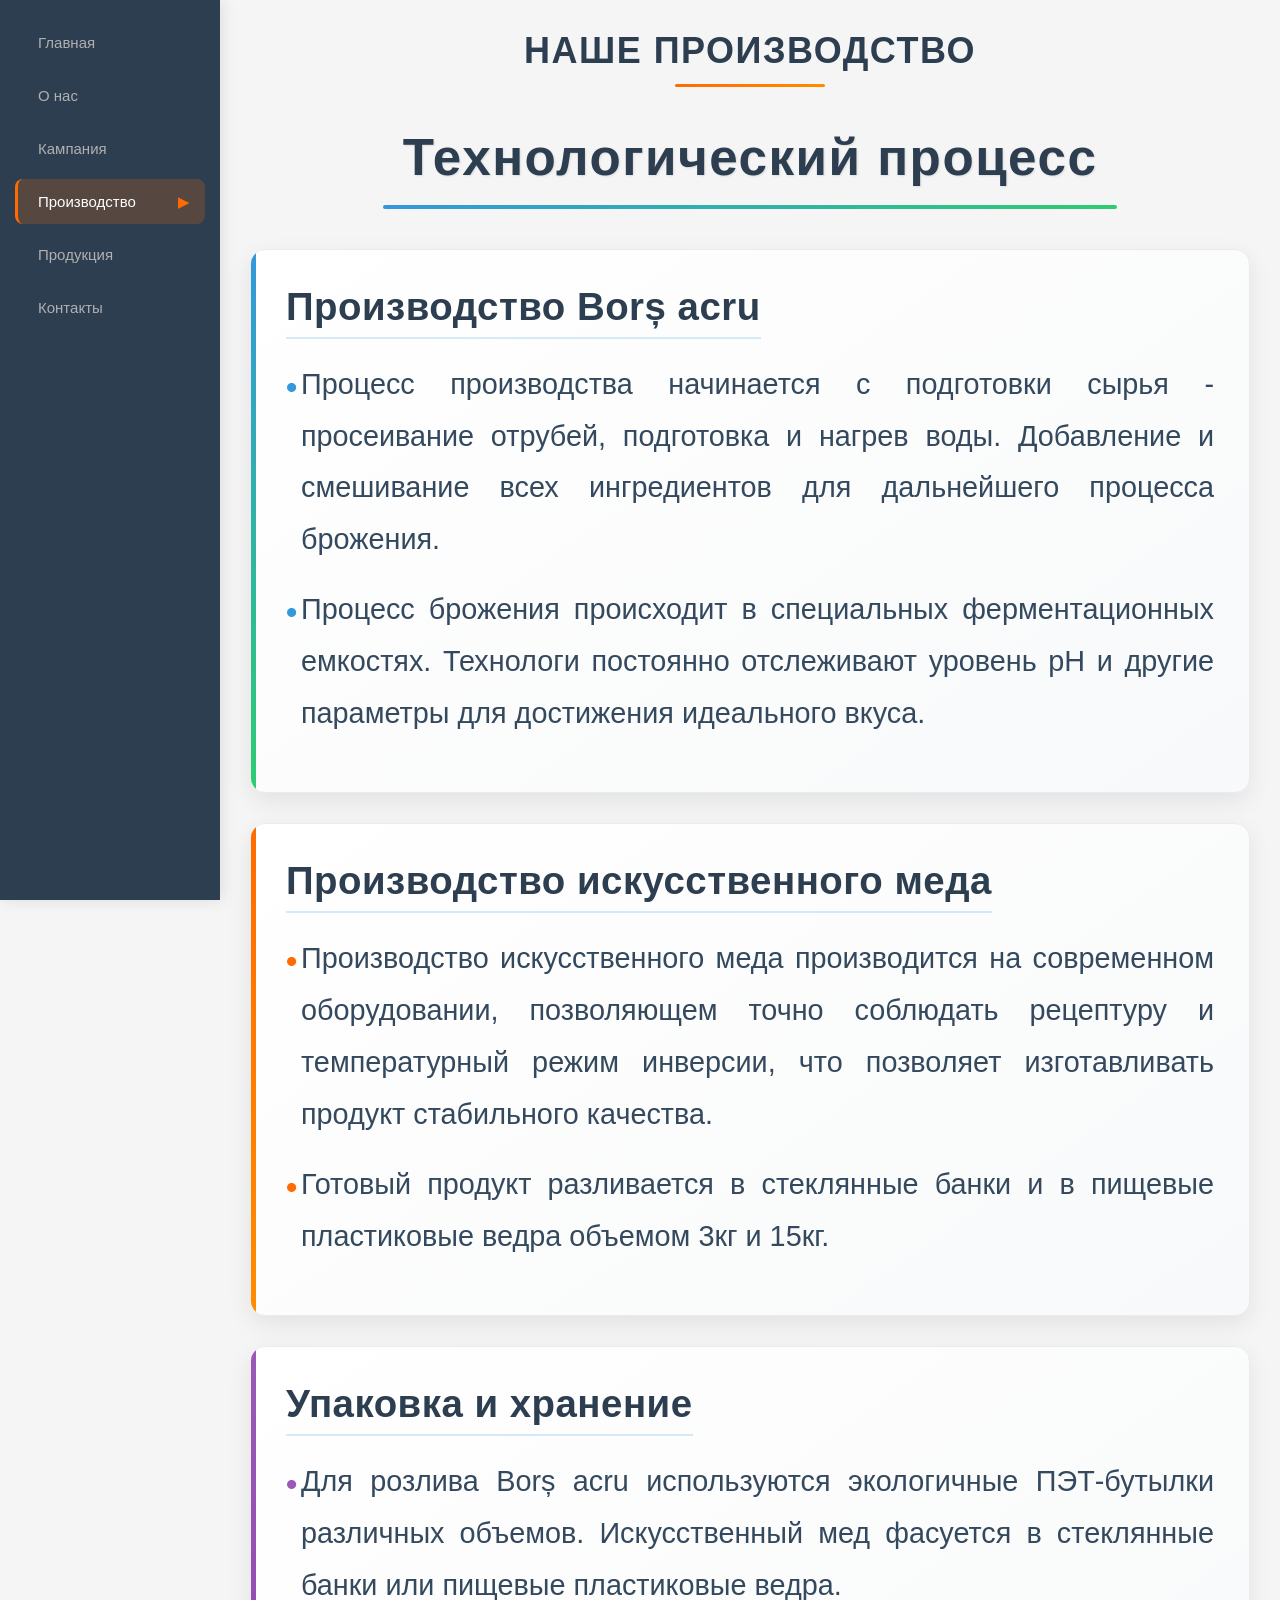
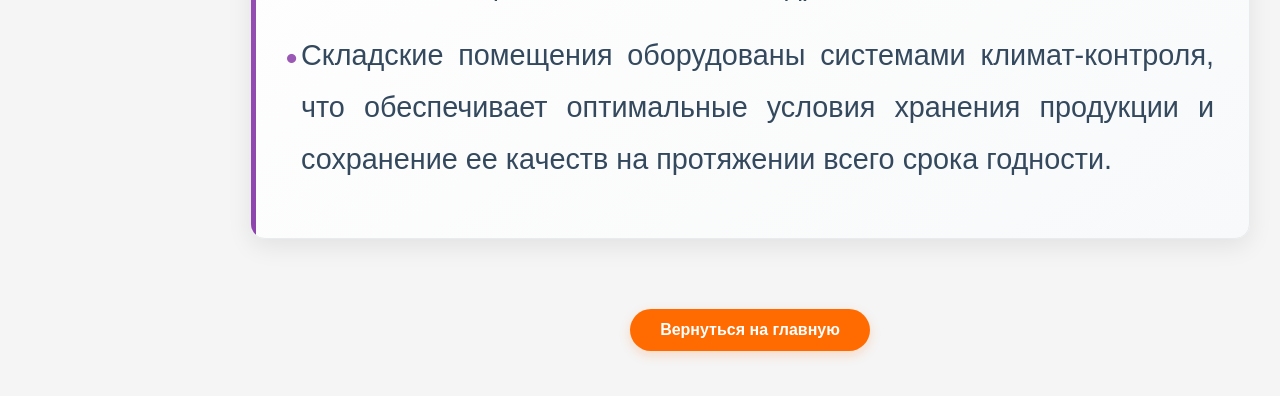
==== index.html @ 237eaada "Add files via upload" ====
<!DOCTYPE html>
<html lang="ru">
<head>
    <meta charset="UTF-8">
    <meta name="viewport" content="width=device-width, initial-scale=1.0">
    <title>Производство - Fros Import</title>
    <link rel="stylesheet" href="../sidebar.css">
    <link rel="stylesheet" href="style.css">
    <!-- <link rel="stylesheet" href="../styles.css"> --> <!-- закомментировано, если не нужен -->
</head>
<body>
    <aside class="common-sidebar without-logo">
        <nav class="common-nav">
            <a href="../index.html" class="common-nav-link">Главная</a>
            <a href="../О нас/index.html" class="common-nav-link">О нас</a>
            <a href="../Кампания/index.html" class="common-nav-link">Кампания</a>
            <a href="../Производство/index.html" class="common-nav-link active">Производство</a>
            <a href="../Продукция/index.html" class="common-nav-link">Продукция</a>
            <a href="../Контакты/index.html" class="common-nav-link">Контакты</a>
        </nav>
    </aside>

    <main class="main-content-area">
        <div class="content-wrapper">
            <h1 class="page-title">Наше производство</h1>

            <section class="production-container">
                <h2 class="production-main-title">
                    <span class="production-highlight">Технологический процесс</span>
                </h2>

                <div class="production-content">
                    <div class="production-item">
                        <h3>Производство Borș acru</h3>
                        <p>Процесс производства начинается с подготовки сырья - просеивание отрубей, подготовка и нагрев воды. Добавление и смешивание всех ингредиентов для дальнейшего процесса брожения.</p>
                        <p>Процесс брожения происходит в специальных ферментационных емкостях. Технологи постоянно отслеживают уровень pH и другие параметры для достижения идеального вкуса.</p>
                    </div>

                    <div class="production-item">
                        <h3>Производство искусственного меда</h3>
                        <p>Производство искусственного меда производится на современном оборудовании, позволяющем точно соблюдать рецептуру и температурный режим инверсии, что позволяет изготавливать продукт стабильного качества.</p>
                        <p>Готовый продукт разливается в стеклянные банки и в пищевые пластиковые ведра объемом 3кг и 15кг.</p>
                    </div>

                    <div class="production-item">
                        <h3>Упаковка и хранение</h3>
                        <p>Для розлива Borș acru используются экологичные ПЭТ-бутылки различных объемов. Искусственный мед фасуется в стеклянные банки или пищевые пластиковые ведра.</p>
                        <p>Складские помещения оборудованы системами климат-контроля, что обеспечивает оптимальные условия хранения продукции и сохранение ее качеств на протяжении всего срока годности.</p>
                    </div>
                </div>

                <div class="back-link">
                    <a href="../index.html">Вернуться на главную</a>
                </div>
            </section>
        </div>
    </main>
</body>
</html>
---- sidebar.css ----
* { 
    margin: 0;
    padding: 0;
    box-sizing: border-box;
}
body {
    font-family: 'Segoe UI', Tahoma, Geneva, Verdana, sans-serif;
    min-height: 100vh;
    display: flex;
    background: #f5f5f5;
}
.common-sidebar {
    width: 220px;
    background: #2c3e50;
    display: flex;
    flex-direction: column;
    position: fixed;
    left: 0;
    top: 0;
    bottom: 0;
    z-index: 100;
    box-shadow: 2px 0 15px rgba(0, 0, 0, 0.1);
    padding: 20px 15px;    
}
.common-logo-container {
    background: white;
    border-radius: 10px;
    padding: 15px;
    margin-bottom: 30px;
    display: flex;
    justify-content: center;
    align-items: center;
    box-shadow: 0 4px 10px rgba(0, 0, 0, 0.1);
    border: 2px solid #ff6b00;
}
.common-logo {
    width: 100%;
    height: auto;
    max-width: 150px;
}
.common-nav {
    display: flex;
    flex-direction: column;
    flex-grow: 1;
}
.common-nav-link {
    text-decoration: none;
    color: #b0b0b0;
    padding: 14px 20px;
    border-radius: 8px;
    transition: all 0.3s ease;
    font-size: 15px;
    font-weight: 500;
    display: flex;
    align-items: center;
    position: relative;
    border-left: 3px solid transparent;
    margin-bottom: 8px;    
}
.common-nav-link:last-child {
    margin-bottom: 0;
}
.common-nav-link:hover {
    background: rgba(255, 255, 255, 0.1);
    color: white;
    transform: translateX(5px);
}
.common-nav-link.active {
    background: rgba(255, 107, 0, 0.2);
    color: white;
    border-left-color: #ff6b00;
}
.common-nav-link.active::before {
    content: "\25B6";
    position: absolute;
    right: 15px;
    color: #ff6b00;
}
.main-content-area {
    margin-left: 220px;
    flex: 1;
    min-height: 100vh;
    position: relative;
}

/* --- Адаптация для телефонов --- */
@media (max-width: 768px) {
    /* Отключаем flex у body, чтобы сайдбар не толкал контент */
    body {
        display: block !important;
    }

    /* Сайдбар становится верхней панелью */
    .common-sidebar {
        position: relative !important;
        width: 100% !important;
        height: auto !important;
        flex-direction: column !important;
        padding: 10px !important;
        margin-bottom: 0 !important;
    }

    /* Логотип уменьшаем и центрируем */
    .common-logo-container {
        max-width: 120px !important;
        margin: 0 auto 10px auto !important;
        padding: 8px !important;
    }

    .common-logo {
        max-width: 100px !important;
    }

    /* Навигацию делаем аккуратной */
    .common-nav {
        flex-direction: row !important;
        flex-wrap: wrap !important;
        justify-content: center !important;
        gap: 5px !important;
    }

    .common-nav-link {
        padding: 6px 10px !important;
        font-size: 12px !important;
        margin-bottom: 0 !important;
        border-left: none !important;
        border-bottom: 2px solid transparent !important;
    }

    .common-nav-link.active {
        border-bottom-color: #ff6b00 !important;
    }

    /* Убираем лишние отступы у контента */
    .main-content-area {
        margin-left: 0 !important;
        width: 100% !important;
        padding: 0 !important;
    }
}
---- style.css ----
/* Специфичные стили для страницы "Производство" */
.main-content-area {
    margin-left: 220px;
    min-height: 100vh;
    position: relative;
}

.content-wrapper {
    max-width: 1200px;
    margin: 0 auto;
    padding: 20px;
}

.page-title {
    color: #2c3e50;
    margin: 10px auto 10px;
    font-size: 36px;
    text-align: center;
    text-transform: uppercase;
    letter-spacing: 1.5px;
    position: relative;
    padding-bottom: 15px;
    max-width: 1200px;
}
.page-title::after {
    content: '';
    position: absolute;
    bottom: 0;
    left: 50%;
    transform: translateX(-50%);
    width: 150px;
    height: 3px;
    background: linear-gradient(90deg, #ff6b00, #ff8c00);
    border-radius: 3px;
}

.production-container {
    max-width: 100%;
    margin: 0 auto;
    padding: 5px 10px;
}

.production-main-title {
    text-align: center;
    font-size: 3.2rem;
    font-weight: 300;
    color: #2c3e50;
    margin-bottom: 20px;
    letter-spacing: 1.5px;
    line-height: 1.4;
    position: relative;
    padding: 20px 0;
}
.production-highlight {
    font-weight: 700;
    color: #2c3e50;
    position: relative;
    padding: 0 20px 15px;
    display: inline-block;
    text-shadow: 1px 1px 2px rgba(0,0,0,0.1);
}
.production-highlight::before {
    content: '';
    position: absolute;
    bottom: 0;
    left: 0;
    width: 100%;
    height: 4px;
    background: linear-gradient(90deg, #3498db, #2ecc71);
    border-radius: 2px;
    transition: transform 0.3s ease;
}
.production-container:hover .production-highlight::before {
    transform: scaleX(1);
}

.production-item {
    background: linear-gradient(145deg, #ffffff, #f8f9fa);
    padding: 35px;
    border-radius: 15px;
    border: 1px solid #e9ecef;
    box-shadow: 0 8px 25px rgba(0,0,0,0.08);
    position: relative;
    overflow: hidden;
    transition: all 0.4s cubic-bezier(0.175, 0.885, 0.32, 1.1);
    margin-bottom: 30px;
}
.production-item::before {
    content: '';
    position: absolute;
    top: 0;
    left: 0;
    width: 5px;
    height: 100%;
    background: linear-gradient(180deg, #3498db, #2ecc71);
    transition: width 0.4s ease;
}
.production-item:hover {
    transform: translateY(-8px);
    box-shadow: 0 15px 35px rgba(0, 0, 0, 0.12);
    border-color: #3498db;
}
.production-item:hover::before {
    width: 8px;
}
.production-item:nth-child(2)::before {
    background: linear-gradient(180deg, #ff6b00, #ff8c00);
}
.production-item:nth-child(3)::before {
    background: linear-gradient(180deg, #9b59b6, #8e44ad);
}
.production-item h3 {
    color: #2c3e50;
    font-size: 2.4rem;
    margin-bottom: 20px;
    position: relative;
    font-weight: 600;
    letter-spacing: 0.5px;
    border-bottom: 2px solid rgba(52, 152, 219, 0.2);
    display: inline-block;
    padding-bottom: 8px;
}
.production-item p {
    font-size: 1.8rem;
    margin-bottom: 18px;
    line-height: 1.8;
    color: #34495e;
    text-align: justify;
    position: relative;
    padding-left: 15px;
}
.production-item p::before {
    content: '•';
    position: absolute;
    left: 0;
    color: #3498db;
    font-weight: bold;
    font-size: 2rem;
}
.production-item:nth-child(2) p::before {
    color: #ff6b00;
}
.production-item:nth-child(3) p::before {
    color: #9b59b6;
}

.back-link {
    margin-top: 50px;
    padding: 20px;
    text-align: center;
}
.back-link a {
    display: inline-block;
    background-color: #ff6b00;
    color: white;
    text-decoration: none;
    padding: 12px 30px;
    border-radius: 25px;
    font-weight: bold;
    transition: all 0.3s ease;
    box-shadow: 0 4px 12px rgba(255, 107, 0, 0.2);
}
.back-link a:hover {
    background-color: #cc5500;
    transform: translateY(-2px);
    box-shadow: 0 6px 15px rgba(255, 107, 0, 0.3);
}

/* ===== МОБИЛЬНАЯ АДАПТАЦИЯ ===== */
@media (max-width: 768px) {
    /* Главное: убираем левый отступ у контента */
    .main-content-area {
        margin-left: 0 !important;
        width: 100%;
        padding: 0 !important;
    }
    .content-wrapper {
        padding: 10px;
        max-width: 100%;
        margin: 0;
    }
    .page-title {
        font-size: 24px;
        margin: 15px auto;
    }
    .production-container {
        padding: 5px;
    }
    .production-main-title {
        font-size: 1.8rem;
        padding: 10px 0;
    }
    .production-highlight {
        padding: 0 10px 10px;
    }
    .production-item {
        padding: 20px;
        margin-bottom: 20px;
    }
    .production-item h3 {
        font-size: 1.6rem;
        margin-bottom: 12px;
    }
    .production-item p {
        font-size: 1.4rem;
        padding-left: 10px;
        margin-bottom: 12px;
    }
    .production-item p::before {
        font-size: 1.6rem;
        left: -5px;
    }
    .back-link {
        margin-top: 30px;
        padding: 10px;
    }
    .back-link a {
        padding: 8px 20px;
        font-size: 14px;
    }
    /* Отключаем анимацию на мобильных для плавности */
    .production-item:hover {
        transform: none;
    }
}
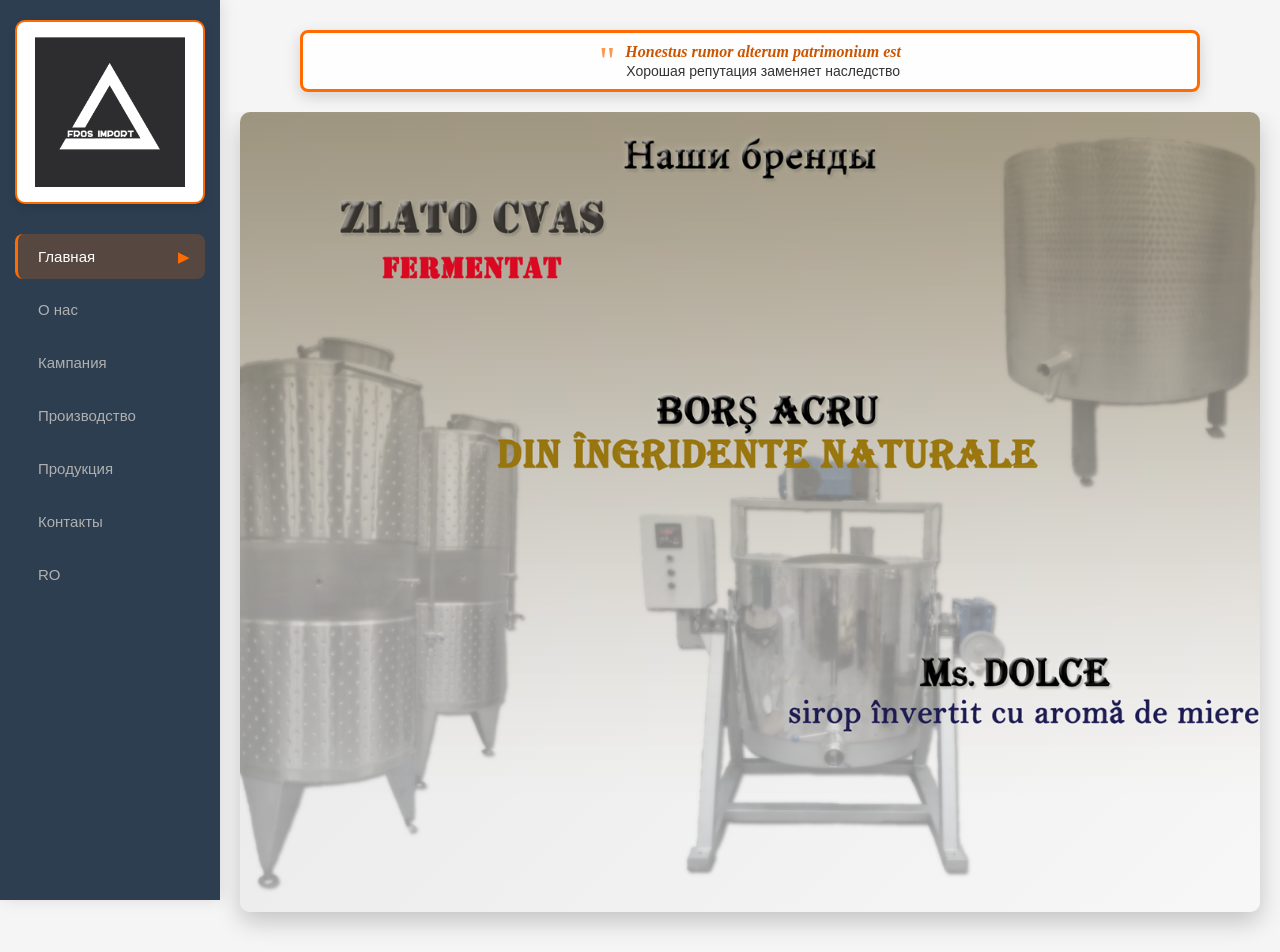
==== commit 30083e29: "Add files via upload" ====
--- a/index.html
+++ b/index.html
@@ -3,57 +3,44 @@
 <head>
     <meta charset="UTF-8">
     <meta name="viewport" content="width=device-width, initial-scale=1.0">
-    <title>Производство - Fros Import</title>
-    <link rel="stylesheet" href="../sidebar.css">
-    <link rel="stylesheet" href="style.css">
-    <!-- <link rel="stylesheet" href="../styles.css"> --> <!-- закомментировано, если не нужен -->
+    <title>Fros import - Главная</title>
+    <link rel="stylesheet" href="sidebar.css"/>
+    <link rel="stylesheet" href="home-styles.css">
+    
 </head>
-<body>
-    <aside class="common-sidebar without-logo">
-        <nav class="common-nav">
-            <a href="../index.html" class="common-nav-link">Главная</a>
-            <a href="../О нас/index.html" class="common-nav-link">О нас</a>
-            <a href="../Кампания/index.html" class="common-nav-link">Кампания</a>
-            <a href="../Производство/index.html" class="common-nav-link active">Производство</a>
-            <a href="../Продукция/index.html" class="common-nav-link">Продукция</a>
-            <a href="../Контакты/index.html" class="common-nav-link">Контакты</a>
-        </nav>
-    </aside>
-
-    <main class="main-content-area">
-        <div class="content-wrapper">
-            <h1 class="page-title">Наше производство</h1>
-
-            <section class="production-container">
-                <h2 class="production-main-title">
-                    <span class="production-highlight">Технологический процесс</span>
-                </h2>
-
-                <div class="production-content">
-                    <div class="production-item">
-                        <h3>Производство Borș acru</h3>
-                        <p>Процесс производства начинается с подготовки сырья - просеивание отрубей, подготовка и нагрев воды. Добавление и смешивание всех ингредиентов для дальнейшего процесса брожения.</p>
-                        <p>Процесс брожения происходит в специальных ферментационных емкостях. Технологи постоянно отслеживают уровень pH и другие параметры для достижения идеального вкуса.</p>
+    <body>
+       <aside class="common-sidebar">
+           <div class="common-logo-container">
+           
+    <img src="image/Fross.png" alt="Логотип" class="common-logo">
+            </div>
+    <nav class="common-nav">
+        <a href="index.html" class="common-nav-link active">Главная</a>
+        <a href="О нас/index.html" class="common-nav-link">О нас</a>
+        <a href="Кампания/index.html" class="common-nav-link">Кампания</a>
+        <a href="Производство/index.html" class="common-nav-link">Производство</a>
+        <a href="Продукция/index.html" class="common-nav-link">Продукция</a>
+        <a href="Контакты/index.html" class="common-nav-link">Контакты</a>
+        <a href="ro/index.html" class="common-nav-link lang-switch">RO</a>
+            </nav>
+            </aside>
+            <main class="main-content-area">
+                <div class="slogan-container">
+            <div class="slogan-top">
+                <div class="compact-slogan">
+                    <div class="quote-decoration">"</div>
+                   <div class="slogan-text">
+               <h1 class="latin-quote">Honestus rumor alterum patrimonium est</h1>
+                   <p class="russian-translation">Хорошая репутация заменяет наследство</p> 
                     </div>
-
-                    <div class="production-item">
-                        <h3>Производство искусственного меда</h3>
-                        <p>Производство искусственного меда производится на современном оборудовании, позволяющем точно соблюдать рецептуру и температурный режим инверсии, что позволяет изготавливать продукт стабильного качества.</p>
-                        <p>Готовый продукт разливается в стеклянные банки и в пищевые пластиковые ведра объемом 3кг и 15кг.</p>
-                    </div>
-
-                    <div class="production-item">
-                        <h3>Упаковка и хранение</h3>
-                        <p>Для розлива Borș acru используются экологичные ПЭТ-бутылки различных объемов. Искусственный мед фасуется в стеклянные банки или пищевые пластиковые ведра.</p>
-                        <p>Складские помещения оборудованы системами климат-контроля, что обеспечивает оптимальные условия хранения продукции и сохранение ее качеств на протяжении всего срока годности.</p>
-                    </div>
+            </div>
+            </div>
+        
+        </div>
+                <div class="content-wrapper">
+                <div class="full-background"></div>  
                 </div>
-
-                <div class="back-link">
-                    <a href="../index.html">Вернуться на главную</a>
-                </div>
-            </section>
-        </div>
-    </main>
-</body>
+        </main>
+    </body>
+               
 </html>
--- a/sidebar.css
+++ b/sidebar.css
@@ -137,4 +137,12 @@
         width: 100% !important;
         padding: 0 !important;
     }
+/* Кнопка переключения языка */
+.lang-switch {
+    background: rgba(255, 107, 0, 0.3) !important;
+    color: #fff !important;
+    font-weight: bold !important;
+    text-align: center;
+    margin-top: 10px;
+}
 }
--- a/home-styles.css
+++ b/home-styles.css
@@ -0,0 +1,130 @@
+/* ===== ОСНОВНЫЕ СТИЛИ ГЛАВНОЙ СТРАНИЦЫ ===== */
+.main-content-area {
+    margin-left: 220px;
+    min-height: 100vh;
+    position: relative;
+    display: flex;
+    flex-direction: column;
+}
+.slogan-container {
+    padding: 15px 20px 10px 20px;
+    background-color: #f5f5f5;
+    flex-shrink: 0;
+    z-index: 2;
+}
+.slogan-top {
+    flex-shrink: 0;
+    width: 100%;
+    padding: 15px 20px 10px 20px;
+    z-index: 3;
+    position: relative;
+}
+.content-wrapper {
+    flex: 1;
+    /* display: flex; */
+    padding: 0 20px 20px 20px;
+    box-sizing: border-box;
+}
+.compact-slogan {
+    background: rgba(255, 255, 255, 0.95);
+    border-radius: 8px;
+    padding: 8px 15px;
+    max-width: 900px;
+    width: 100%;
+    text-align: center;
+    box-shadow: 0 5px 15px rgba(0, 0, 0, 0.15);
+    border: 3px solid #ff6b00;
+    box-sizing: border-box;
+    position: relative;
+    margin: 0 auto;
+    display: flex;
+    align-items: center;
+    justify-content: center;
+    min-height: 40px;
+}
+.slogan-text {
+    margin: 0;
+    display: flex;
+    flex-direction: column;
+    align-items: center;
+}
+.latin-quote {
+    font-family: 'Georgia', 'Times New Roman', serif;
+    font-size: 16px;
+    font-style: italic;
+    color: #cc5500;
+    line-height: 1.1;
+    margin: 0 0 3px 0;
+    font-weight: 600;
+}
+.russian-translation {
+    font-size: 14px;
+    color: #333;
+    line-height: 1.1;
+    margin: 0;
+    font-weight: 500;
+}
+.quote-decoration {
+    font-size: 40px;
+    color: #ff6b00;
+    font-family: 'Georgia', serif;
+    margin-right: 10px;
+    line-height: 1;
+    opacity: 0.7;
+}
+.full-background {
+    width: 100%;
+    min-height: 800px;
+    background: linear-gradient(135deg, rgba(0, 0, 0, 0.1) 0%, rgba(0, 0, 0, 0.03) 100%), url('image/Firstpage3.png') center center / cover no-repeat;
+    border-radius: 10px;
+    box-shadow: 0 10px 25px rgba(0, 0, 0, 0.2);
+    position: relative;
+    margin-bottom: 20px;
+}
+@media (max-width: 768px) {
+    .slogan-container,
+    .slogan-top {
+        padding: 5px !important;
+        margin: 0 !important;
+        width: 100% !important;
+        box-sizing: border-box !important;
+    }
+    
+    .compact-slogan {
+        width: calc(100% - 20px) !important;
+        margin: 0 auto !important;
+        padding: 8px 12px !important;
+        flex-direction: column !important;
+        box-sizing: border-box !important;
+    }
+    
+    .latin-quote {
+        font-size: 14px !important;
+        text-align: center !important;
+    }
+    
+    .russian-translation {
+        font-size: 12px !important;
+        text-align: center !important;
+    }
+    
+    .quote-decoration {
+        font-size: 24px !important;
+        margin-right: 0 !important;
+        margin-bottom: 4px !important;
+    }
+    
+    .content-wrapper {
+        padding: 10px !important;
+        width: 100% !important;
+        box-sizing: border-box !important;
+        display: block !important; /* Убираем flex, который ломает ширину */
+    }
+    .full-background {
+    width: 100% !important;
+    min-height: 300px !important;
+    background: red !important;
+    margin: 0 !important;
+}
+    
+}
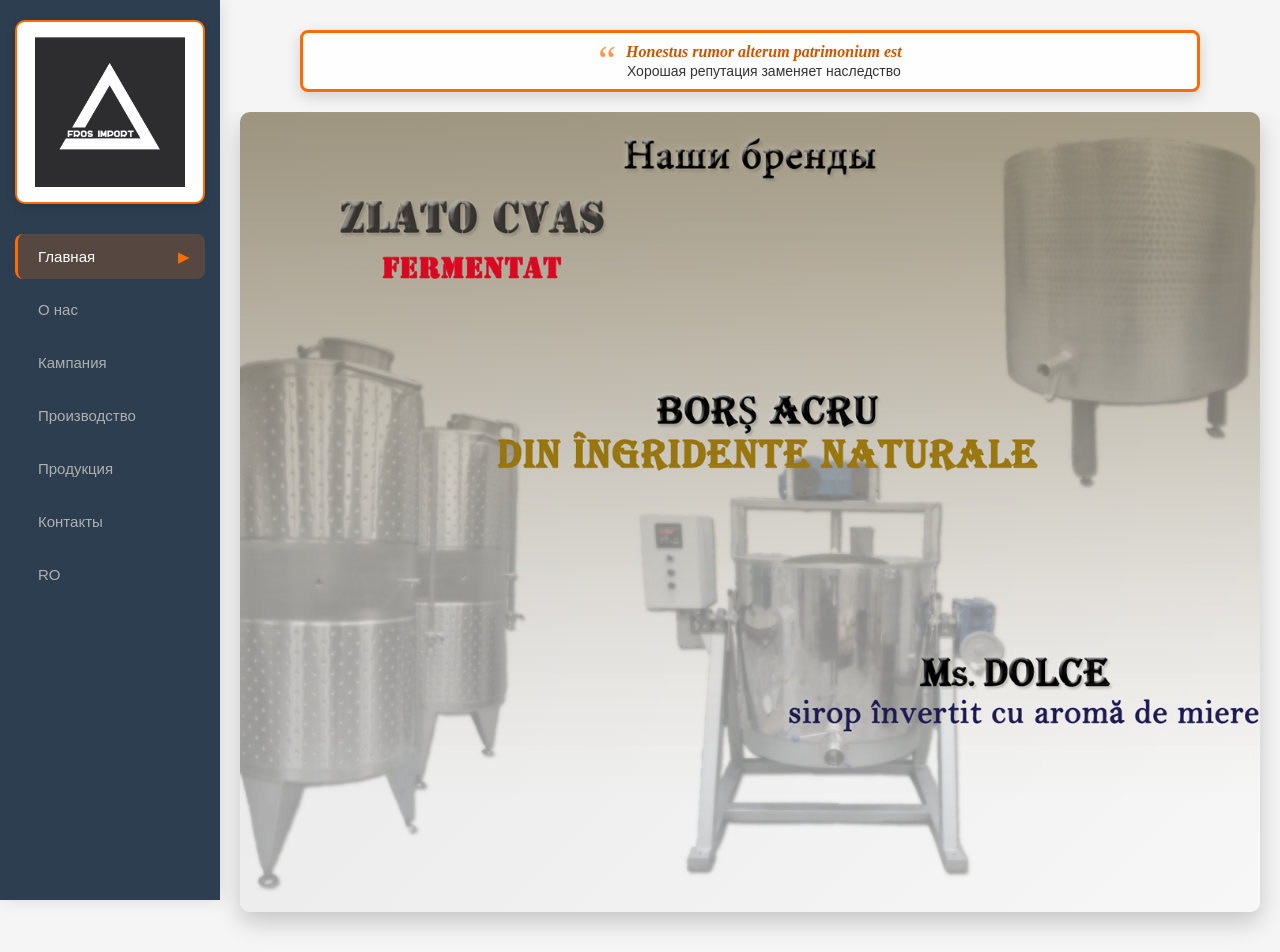
==== commit 84a56a10: "Update index.html" ====
--- a/index.html
+++ b/index.html
@@ -28,7 +28,7 @@
                 <div class="slogan-container">
             <div class="slogan-top">
                 <div class="compact-slogan">
-                    <div class="quote-decoration">"</div>
+                    <div class="quote-decoration">&ldquo;</div>
                    <div class="slogan-text">
                <h1 class="latin-quote">Honestus rumor alterum patrimonium est</h1>
                    <p class="russian-translation">Хорошая репутация заменяет наследство</p> 
@@ -43,4 +43,4 @@
         </main>
     </body>
                
-</html>+</html>
--- a/sidebar.css
+++ b/sidebar.css
@@ -145,4 +145,4 @@
     text-align: center;
     margin-top: 10px;
 }
-}+}
--- a/home-styles.css
+++ b/home-styles.css
@@ -82,6 +82,11 @@
     margin-bottom: 20px;
 }
 @media (max-width: 768px) {
+    .main-content-area {
+        margin-left: 0 !important;
+        width: 100% !important;
+    }
+    
     .slogan-container,
     .slogan-top {
         padding: 5px !important;
@@ -118,13 +123,14 @@
         padding: 10px !important;
         width: 100% !important;
         box-sizing: border-box !important;
-        display: block !important; /* Убираем flex, который ломает ширину */
+        display: block !important;
     }
+    
     .full-background {
-    width: 100% !important;
-    min-height: 300px !important;
-    background: red !important;
-    margin: 0 !important;
+        width: 100% !important;
+        min-height: 300px !important;
+        background: url('image/Firstpagemobile3.jpg') center center / contain no-repeat !important;
+        background-color: #1a252f !important;
+        margin: 0 !important;
+    }
 }
-    
-}
